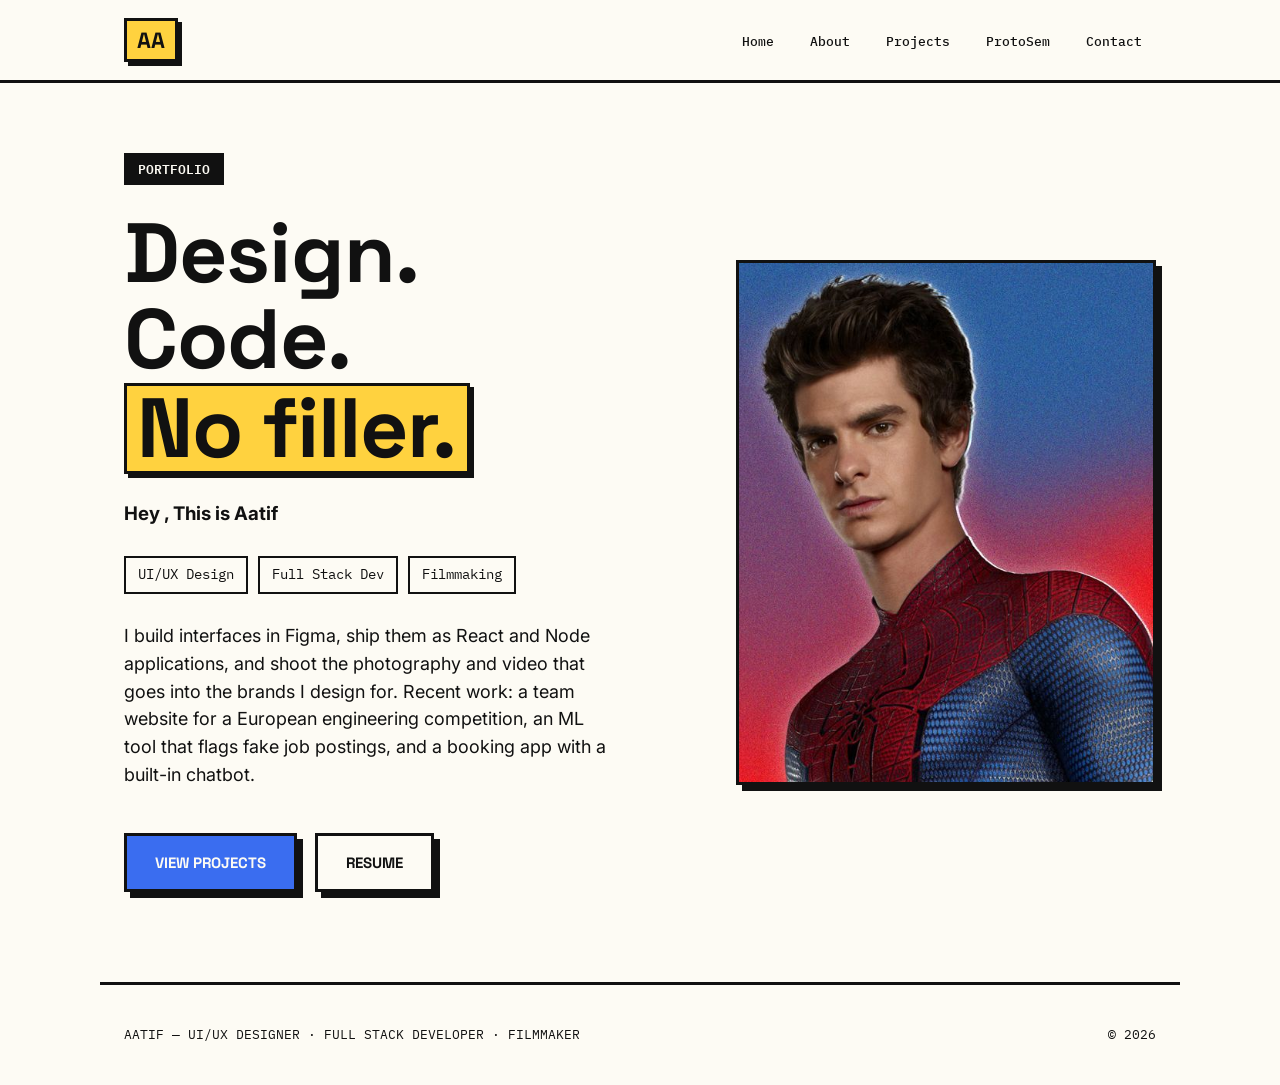
==== index.html @ 14334ba8 "AA" ====
<!DOCTYPE html>
<html lang="en">
<head>
<meta charset="UTF-8">
<meta name="viewport" content="width=device-width, initial-scale=1.0">
<title>Aatif — Design, Development, Film</title>
<meta name="description" content="Portfolio of Aatif — UI/UX designer, full stack developer, and filmmaker.">

<link rel="preconnect" href="https://fonts.googleapis.com">
<link rel="preconnect" href="https://fonts.gstatic.com" crossorigin>
<link href="https://fonts.googleapis.com/css2?family=Space+Grotesk:wght@500;700&family=IBM+Plex+Mono:wght@500;600&family=Inter:wght@400;500;600&display=swap" rel="stylesheet">

</head>
<body>
<link rel="stylesheet" href="style.css">
<nav>
  <div class="nav-inner">
    <div class="logo">AA</div>
    <button class="nav-toggle" id="navToggle" aria-label="Open menu" aria-expanded="false" aria-controls="navLinks">
      <span></span><span></span><span></span>
    </button>
    <ul id="navLinks">
      <li><a href="index.html">Home</a></li>
      <li><a href="about.html">About</a></li>
      <li><a href="experience.html">Projects</a></li>
      <li><a href="protosem.html">ProtoSem</a></li>
      <li><a href="contact.html">Contact</a></li>
    </ul>
  </div>
</nav>
<!-- ============ HERO ============ -->
<header class="hero" id="home">
  <div class="hero-content">
    <div class="eyebrow">PORTFOLIO</div>
    <h1>Design. Code.<br><mark>No filler.</mark></h1><br>

    <h3>Hey , This is Aatif </h3>
    <div class="roles">
      <span>UI/UX Design</span><span>Full Stack Dev</span><span>Filmmaking</span>
    </div>
    <p class="lede">
      I build interfaces in Figma, ship them as React and Node applications, and shoot
      the photography and video that goes into the brands I design for. Recent work: a
      team website for a European engineering competition, an ML tool that flags fake
      job postings, and a booking app with a built-in chatbot.
    </p>
    <div class="buttons">
      <a href="#projects" class="btn">VIEW PROJECTS</a>
      <a href="/Aatif-Resume.pdf" class="btn secondary" id="resumeBtn">RESUME</a>
    </div>
  </div>
  <div class="hero-image">
    <img src="Andrew.webp" alt="Aatif - Designer and Developer">
  </div>
</header>



<footer>
  <div>AATIF — UI/UX DESIGNER · FULL STACK DEVELOPER · FILMMAKER</div>
  <div>© 2026</div>
</footer>

<script src="script.js"></script>
</body>
</html>
---- style.css ----
:root{
  --bg:#fdfbf4;
  --ink:#111111;
  --yellow:#ffd23f;
  --blue:#3a6df0;
  --coral:#ff5e5b;
  --border:3px solid var(--ink);
  --shadow:6px 6px 0 var(--ink);
  --shadow-sm:4px 4px 0 var(--ink);
  --display:'Space Grotesk',sans-serif;
  --mono:'IBM Plex Mono',monospace;
  --body:'Inter',sans-serif;
}

*{ margin:0; padding:0; box-sizing:border-box; }
html{ scroll-behavior:smooth; }
body{
  background:var(--bg);
  color:var(--ink);
  font-family:var(--body);
  line-height:1.55;
  overflow-x:hidden;
}

@media (prefers-reduced-motion: reduce){
  *{ animation-duration:.001ms !important; transition-duration:.001ms !important; scroll-behavior:auto !important; }
}

a{ color:inherit; }
:focus-visible{ outline:3px solid var(--blue); outline-offset:2px; }

.wrap{ max-width:1080px; margin:0 auto; padding:0 24px; }

/* ---------- Nav ---------- */
nav{
  position:sticky; top:0; z-index:100;
  background:var(--bg);
  border-bottom:var(--border);
}
.nav-inner{
  max-width:1080px; margin:0 auto; padding:18px 24px;
  display:flex; justify-content:space-between; align-items:center;
}
.logo{
  font-family:var(--display); font-size:22px; font-weight:700;
  background:var(--yellow); border:var(--border); padding:2px 10px;
  box-shadow:var(--shadow-sm);
}
nav ul{ display:flex; list-style:none; gap:8px; }
nav a{
  text-decoration:none; color:var(--ink); font-family:var(--mono); font-size:13px; font-weight:500;
  padding:8px 12px; border:2px solid transparent;
  transition:border-color .15s, background .15s;
}
nav a:hover, nav a.active{ border-color:var(--ink); background:var(--yellow); }

/* Hamburger toggle button - hidden on desktop */
.nav-toggle{
  display:none; flex-direction:column; justify-content:center; gap:5px;
  width:44px; height:40px; border:var(--border); background:var(--bg);
  box-shadow:var(--shadow-sm); cursor:pointer; padding:0;
}
.nav-toggle span{
  display:block; height:3px; width:22px; margin:0 auto; background:var(--ink);
  transition:transform .2s ease, opacity .2s ease;
}
.nav-toggle.open span:nth-child(1){ transform:translateY(8px) rotate(45deg); }
.nav-toggle.open span:nth-child(2){ opacity:0; }
.nav-toggle.open span:nth-child(3){ transform:translateY(-8px) rotate(-45deg); }

@media(max-width:820px){
  .nav-toggle{ display:flex; }
  nav ul{
    display:flex; flex-direction:column; gap:0;
    position:absolute; top:100%; left:0; right:0;
    background:var(--bg); border-bottom:var(--border);
    max-height:0; overflow:hidden;
    transition:max-height .3s ease;
  }
  nav ul.open{ max-height:420px; }
  nav a{
    border:none; border-bottom:2px solid var(--ink);
    padding:16px 24px; width:100%;
  }
  nav a:hover, nav a.active{ background:var(--yellow); }
}

/* ---------- Hero ---------- */
.hero{
  max-width:1080px; margin:0 auto; padding:70px 24px 90px;
  display:flex; align-items:center; justify-content:space-between; gap:60px;
}
.hero-content {
  flex:1;
}
.hero-image {
  flex:1; display:flex; justify-content:flex-end;
}
.hero-image img {
  width: 100%; max-width: 420px; height: auto; aspect-ratio: 4/5; object-fit: cover;
  border: var(--border); box-shadow: var(--shadow);
}
@media(max-width:820px){
  .hero{ flex-direction:column; align-items:flex-start; gap:40px; }
  .hero-image{ justify-content:flex-start; width:100%; }
  .hero-image img{ max-width: 100%; aspect-ratio: auto; }
}

.eyebrow{
  display:inline-block; font-family:var(--mono); font-size:13px; font-weight:600;
  background:var(--ink); color:var(--bg); padding:6px 14px; margin-bottom:26px;
}
.hero h1{
  font-family:var(--display); font-weight:700;
  font-size:clamp(42px, 7.5vw, 84px);
  line-height:1.02; letter-spacing:-.01em;
}
.hero h1 mark{
  background:var(--yellow); color:var(--ink); padding:0 10px;
  box-shadow:var(--shadow-sm); border:var(--border);
  display:inline-block;
}
.hero .roles{
  margin-top:28px; font-family:var(--mono); font-size:14px; display:flex; flex-wrap:wrap; gap:10px;
}
.hero .roles span{
  border:2px solid var(--ink); padding:6px 12px; background:var(--bg);
}
.hero p.lede{
  max-width:600px; margin-top:28px; font-size:18px;
}

.buttons{ display:flex; gap:18px; margin-top:44px; flex-wrap:wrap; }
.btn{
  text-decoration:none; font-family:var(--display); font-weight:700; font-size:15px;
  padding:15px 28px; border:var(--border); background:var(--blue); color:var(--bg);
  box-shadow:var(--shadow); transition:transform .12s, box-shadow .12s;
}
.btn.secondary{ background:var(--bg); color:var(--ink); }
.btn:hover{ transform:translate(3px,3px); box-shadow:2px 2px 0 var(--ink); }
.btn:active{ transform:translate(6px,6px); box-shadow:0 0 0 var(--ink); }

/* ---------- Section shell ---------- */
section{ padding:90px 0; border-top:var(--border); }
.section-head{ margin-bottom:50px; display:flex; align-items:center; gap:16px; flex-wrap:wrap; }
.num{
  font-family:var(--mono); font-size:14px; font-weight:600;
  background:var(--ink); color:var(--bg); padding:5px 12px;
}
.section-head h2{
  font-family:var(--display); font-size:clamp(28px,4vw,42px); font-weight:700;
}
.section-head p{ color:var(--ink); margin-top:16px; max-width:60ch; flex-basis:100%; }

/* ---------- About ---------- */
.about-grid{ display:grid; grid-template-columns:1fr 1fr; gap:36px; }
.about p{ margin-bottom:18px; max-width:56ch; }
.about strong{ background:var(--yellow); padding:0 4px; }
.about-panel{
  border:var(--border); background:var(--bg); box-shadow:var(--shadow); padding:28px;
}
.about-row{
  display:flex; justify-content:space-between; gap:16px;
  padding:14px 0; border-bottom:2px dashed var(--ink); font-family:var(--mono); font-size:14px;
}
.about-row:last-child{ border-bottom:none; }
.about-row span:first-child{ font-weight:600; }

@media(max-width:800px){ .about-grid{ grid-template-columns:1fr; } }

/* ---------- Experience ---------- */
.exp-card{
  border:var(--border); background:var(--bg); box-shadow:var(--shadow);
  padding:28px; margin-bottom:28px;
}
.exp-card:last-child{ margin-bottom:0; }
.exp-top{ display:flex; justify-content:space-between; align-items:baseline; flex-wrap:wrap; gap:10px; }
.exp-card h3{ font-family:var(--display); font-size:24px; font-weight:700; }
.exp-when{ font-family:var(--mono); font-size:13px; }
.exp-role{
  display:inline-block; margin:10px 0 14px; font-family:var(--mono); font-size:12.5px;
  background:var(--coral); color:var(--ink); padding:4px 10px; border:2px solid var(--ink);
}
.exp-card p{ max-width:56ch; }
.tech-stack{ display:flex; flex-wrap:wrap; gap:8px; margin-top:16px; }
.tech-stack span{
  font-family:var(--mono); font-size:12px; border:2px solid var(--ink); padding:4px 10px;
}

/* ---------- Projects ---------- */
.project-grid{ display:grid; grid-template-columns:repeat(auto-fit,minmax(300px,1fr)); gap:28px; }
.project-card{
  border:var(--border); background:var(--bg); box-shadow:var(--shadow);
  display:flex; flex-direction:column; transition:transform .15s, box-shadow .15s;
}
.project-card:hover{ transform:translate(-3px,-3px); box-shadow:9px 9px 0 var(--ink); }
.project-top{
  display:flex; justify-content:space-between; align-items:center;
  padding:16px 22px; border-bottom:var(--border);
  font-family:var(--mono); font-size:12.5px; background:var(--yellow);
}
.project-content{ padding:24px 22px; flex:1; display:flex; flex-direction:column; }
.project-content h3{ font-family:var(--display); font-size:22px; font-weight:700; margin-bottom:12px; }
.project-content p.desc{ margin-bottom:16px; }
.feature-list{ margin:0 0 18px 18px; font-size:14px; }
.feature-list li{ margin-bottom:6px; }
.tag-row{ display:flex; flex-wrap:wrap; gap:8px; margin-top:auto; }
.tag-row span{ font-family:var(--mono); font-size:11.5px; border:2px solid var(--ink); padding:3px 9px; }

/* ---------- Skills ---------- */
.skills-grid{ display:grid; grid-template-columns:repeat(3,1fr); gap:24px; }
.skill-box{ border:var(--border); background:var(--bg); box-shadow:var(--shadow); padding:26px; }
.skill-box h3{ font-family:var(--display); font-size:19px; font-weight:700; margin-bottom:20px; }
.skill{ margin-bottom:18px; }
.skill:last-child{ margin-bottom:0; }
.skill .label{ display:flex; justify-content:space-between; font-family:var(--mono); font-size:12.5px; margin-bottom:8px; }
.bar{ height:12px; border:2px solid var(--ink); background:var(--bg); }
.fill{ height:100%; background:var(--blue); width:0; transition:width .9s steps(10); }
.skill-box.in-view .fill{ width:var(--pct); }
.skill-box:nth-child(2) .fill{ background:var(--coral); }
.skill-box:nth-child(3) .fill{ background:var(--yellow); }

@media(max-width:800px){ .skills-grid{ grid-template-columns:1fr; } }

/* ---------- ProSem Expanding Card Deck ---------- */
.timeline{
  display:flex;
  flex-direction:column;
  gap:16px;
  max-width:760px;
  margin:0 auto;
}
.week{
  border:var(--border); background:var(--bg); box-shadow:var(--shadow-sm);
  padding:20px; 
  cursor:pointer;
  transition:transform .2s ease, box-shadow .2s ease;
  position:relative;
}
.week:hover{ transform:translate(-3px,-3px); box-shadow:8px 8px 0 var(--ink); }

.week-head{ 
  display:flex; justify-content:space-between; align-items:flex-start; 
  gap:12px; margin-bottom:8px; 
}
.week-head .n{
  font-family:var(--mono); font-size:12.5px; font-weight:600;
  background:var(--ink); color:var(--bg); padding:3px 9px; flex-shrink:0;
}
.week-head h3{ 
  font-family:var(--display); font-size:18px; font-weight:700; line-height:1.25; 
  display:flex; align-items:center; gap:10px;
}
.expand-icon {
  font-size:16px;
  transition:transform 0.3s ease;
}
.week.expanded .expand-icon {
  transform:rotate(180deg);
}
.week-content{ color:var(--ink); font-size:15px; }

/* The Expanding Drawer Magic */
.week-extra {
  display:grid;
  grid-template-rows:0fr;
  transition:grid-template-rows 0.35s ease-out;
}
.week.expanded .week-extra {
  grid-template-rows:1fr;
}
.week-extra-inner {
  overflow:hidden;
}
.week-extra-content {
  margin-top:20px;
  padding-top:20px;
  border-top:2px dashed var(--ink);
}
.week-extra-content h4 {
  font-family:var(--mono); font-size:13px; margin-bottom:12px; text-transform: uppercase;
}
.week-extra-content p {
  font-size:14px; margin-bottom:20px;
}
.card-images {
  display:grid;
  grid-template-columns:repeat(auto-fit, minmax(140px, 1fr));
  gap:12px;
}
/* Actual images injected via JS */
.card-images img {
  width: 100%;
  height: 140px;
  object-fit: cover;
  border: 2px solid var(--ink);
  background: var(--bg);
  box-shadow: 3px 3px 0 var(--ink);
  transition: transform 0.2s ease, box-shadow 0.2s ease;
}
.card-images img:hover {
  transform: translate(-2px, -2px);
  box-shadow: 5px 5px 0 var(--ink);
}

/* ---------- Contact ---------- */
.contact-grid{ display:grid; grid-template-columns:repeat(auto-fit,minmax(230px,1fr)); gap:20px; }
.contact-card{
  border:var(--border); background:var(--bg); box-shadow:var(--shadow); padding:26px;
}
.contact-card h3{ font-family:var(--mono); font-size:13px; font-weight:600; margin-bottom:10px; text-transform:uppercase; }
.contact-card a{ text-decoration:none; font-family:var(--display); font-size:17px; font-weight:700; }
.contact-card a:hover{ color:var(--blue); }
.contact-card p{ font-family:var(--display); font-size:17px; font-weight:700; }

footer{
  border-top:var(--border); padding:40px 24px; max-width:1080px; margin:0 auto;
  font-family:var(--mono); font-size:13px;
  display:flex; justify-content:space-between; flex-wrap:wrap; gap:12px;
}
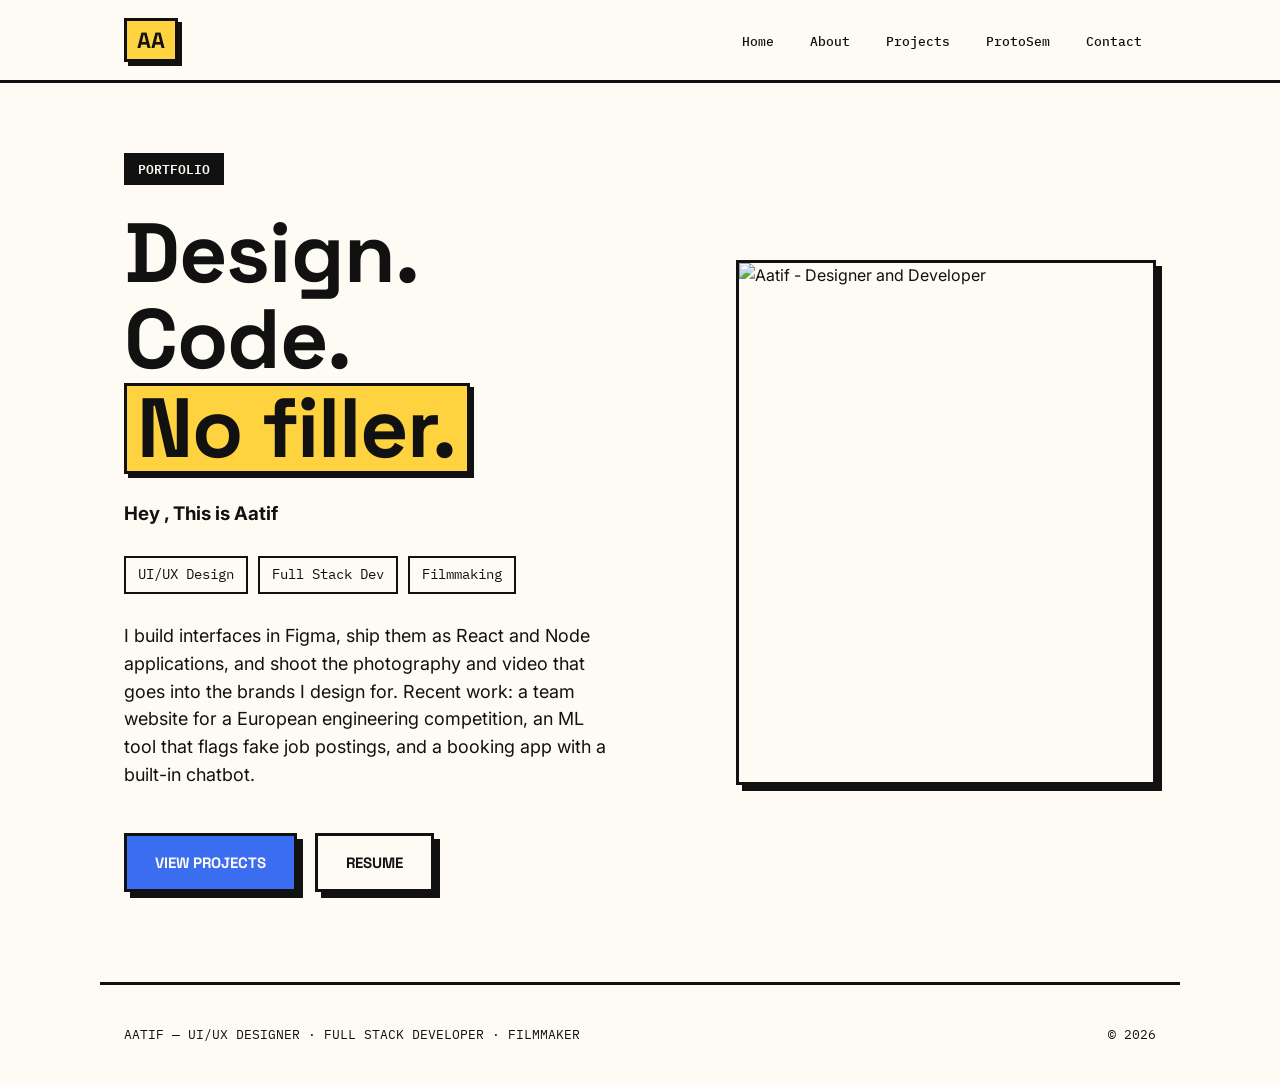
==== commit 8062fe08: "A" ====
--- a/index.html
+++ b/index.html
@@ -50,7 +50,7 @@
     </div>
   </div>
   <div class="hero-image">
-    <img src="Andrew.webp" alt="Aatif - Designer and Developer">
+    <img src=" " alt="Aatif - Designer and Developer">
   </div>
 </header>
 
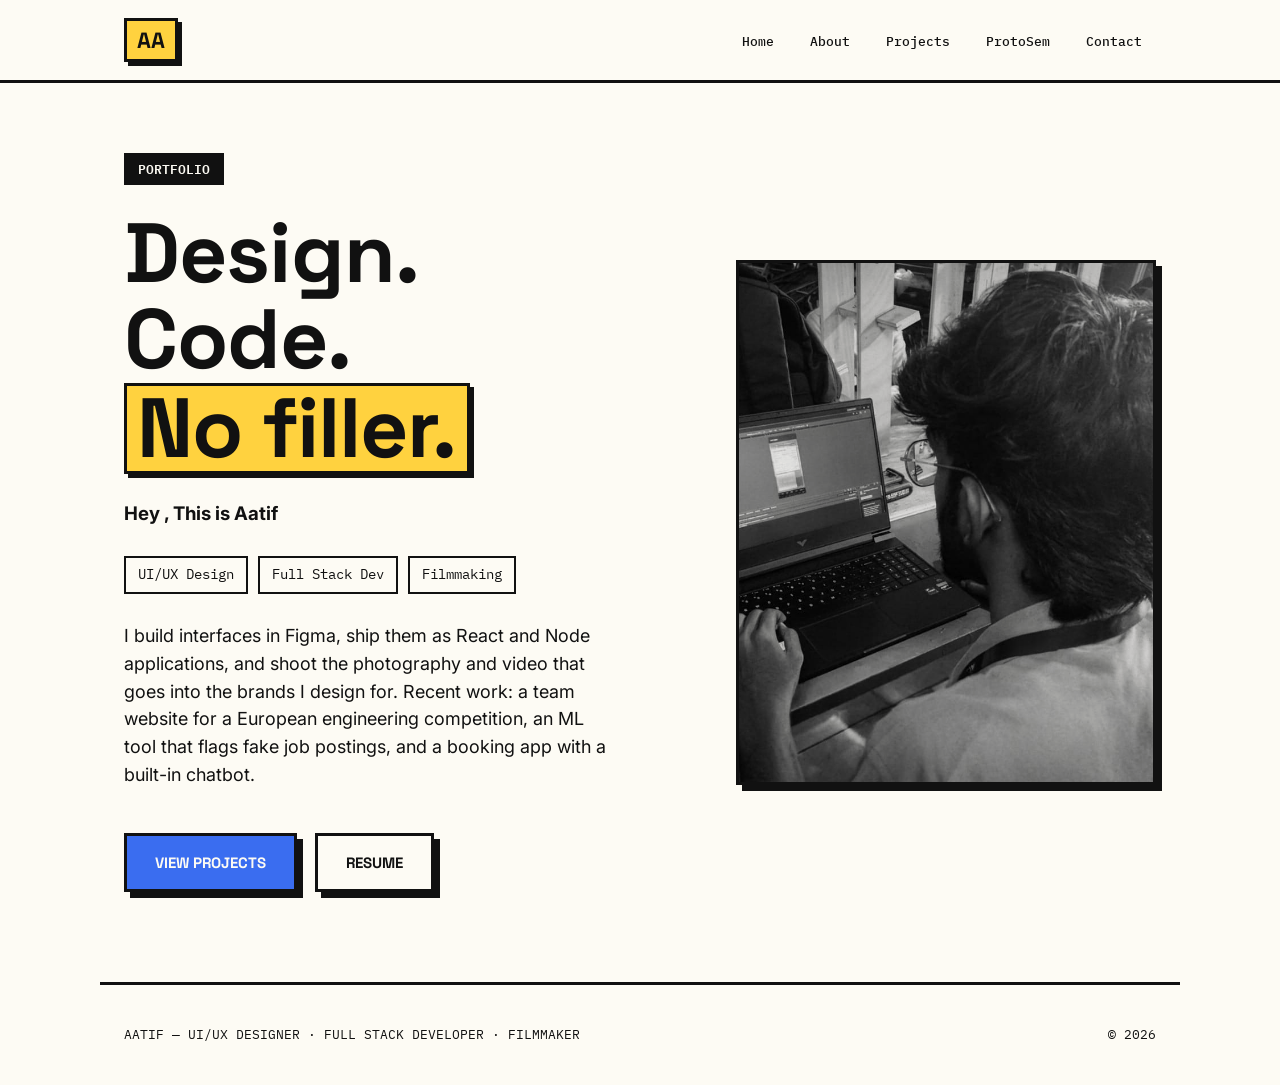
==== commit ad17992c: "updated week 2" ====
--- a/index.html
+++ b/index.html
@@ -50,7 +50,7 @@
     </div>
   </div>
   <div class="hero-image">
-    <img src=" " alt="Aatif - Designer and Developer">
+    <img src="spidy.png" alt="Aatif - Designer and Developer">
   </div>
 </header>
 
--- a/style.css
+++ b/style.css
@@ -318,4 +318,4 @@
   border-top:var(--border); padding:40px 24px; max-width:1080px; margin:0 auto;
   font-family:var(--mono); font-size:13px;
   display:flex; justify-content:space-between; flex-wrap:wrap; gap:12px;
-}+}
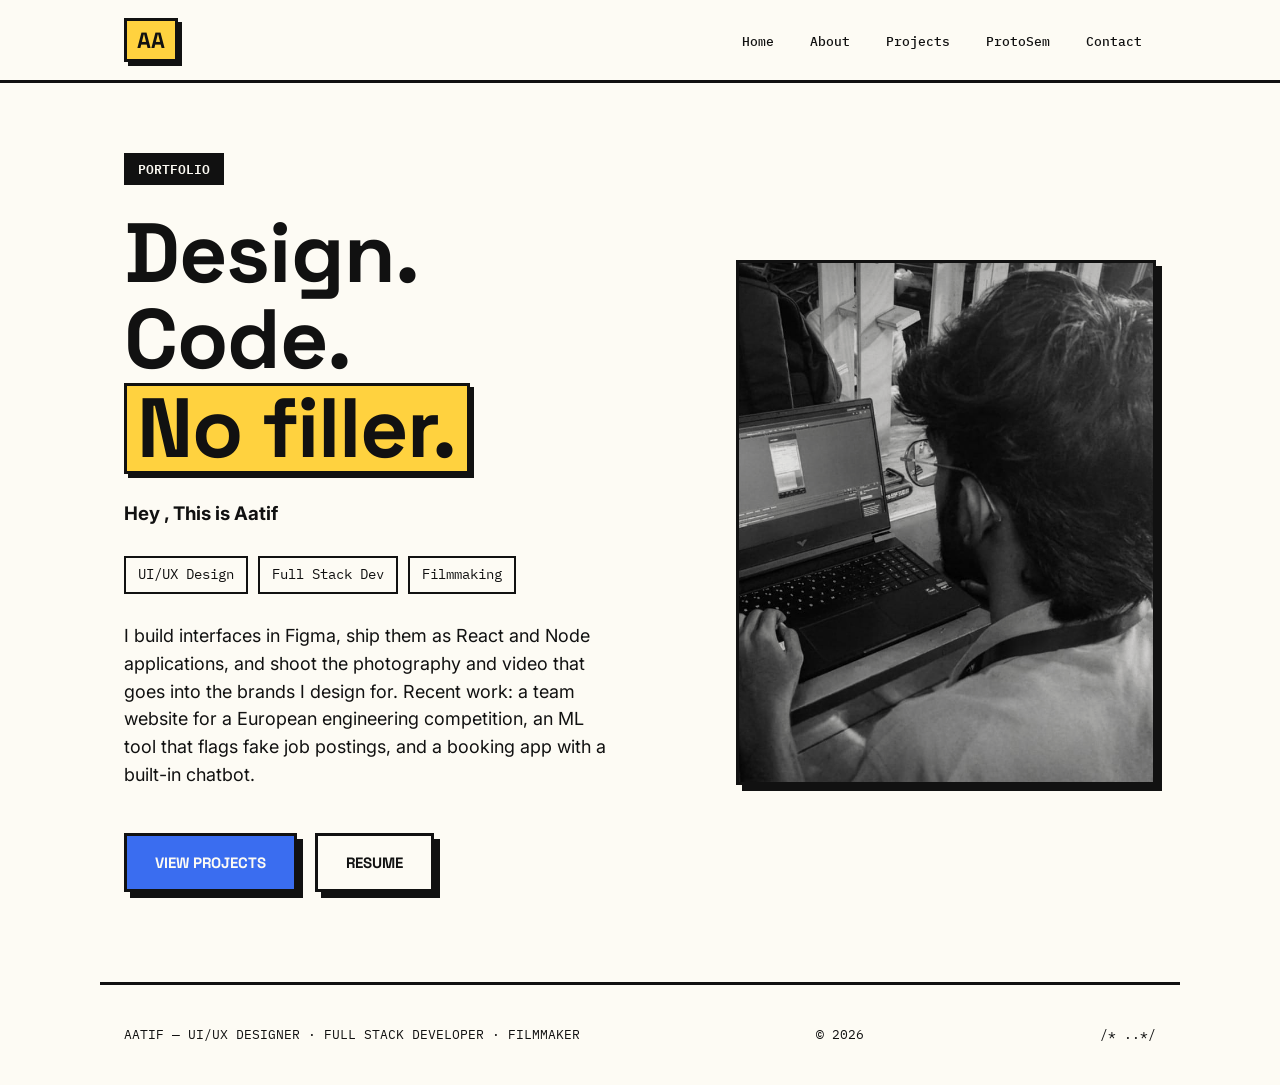
==== commit 73ad2ce8: "hi" ====
--- a/index.html
+++ b/index.html
@@ -59,8 +59,9 @@
 <footer>
   <div>AATIF — UI/UX DESIGNER · FULL STACK DEVELOPER · FILMMAKER</div>
   <div>© 2026</div>
+  /* ..*/
 </footer>
 
-<script src="script.js"></script>
+<script src="script.js"></script> 
 </body>
 </html>
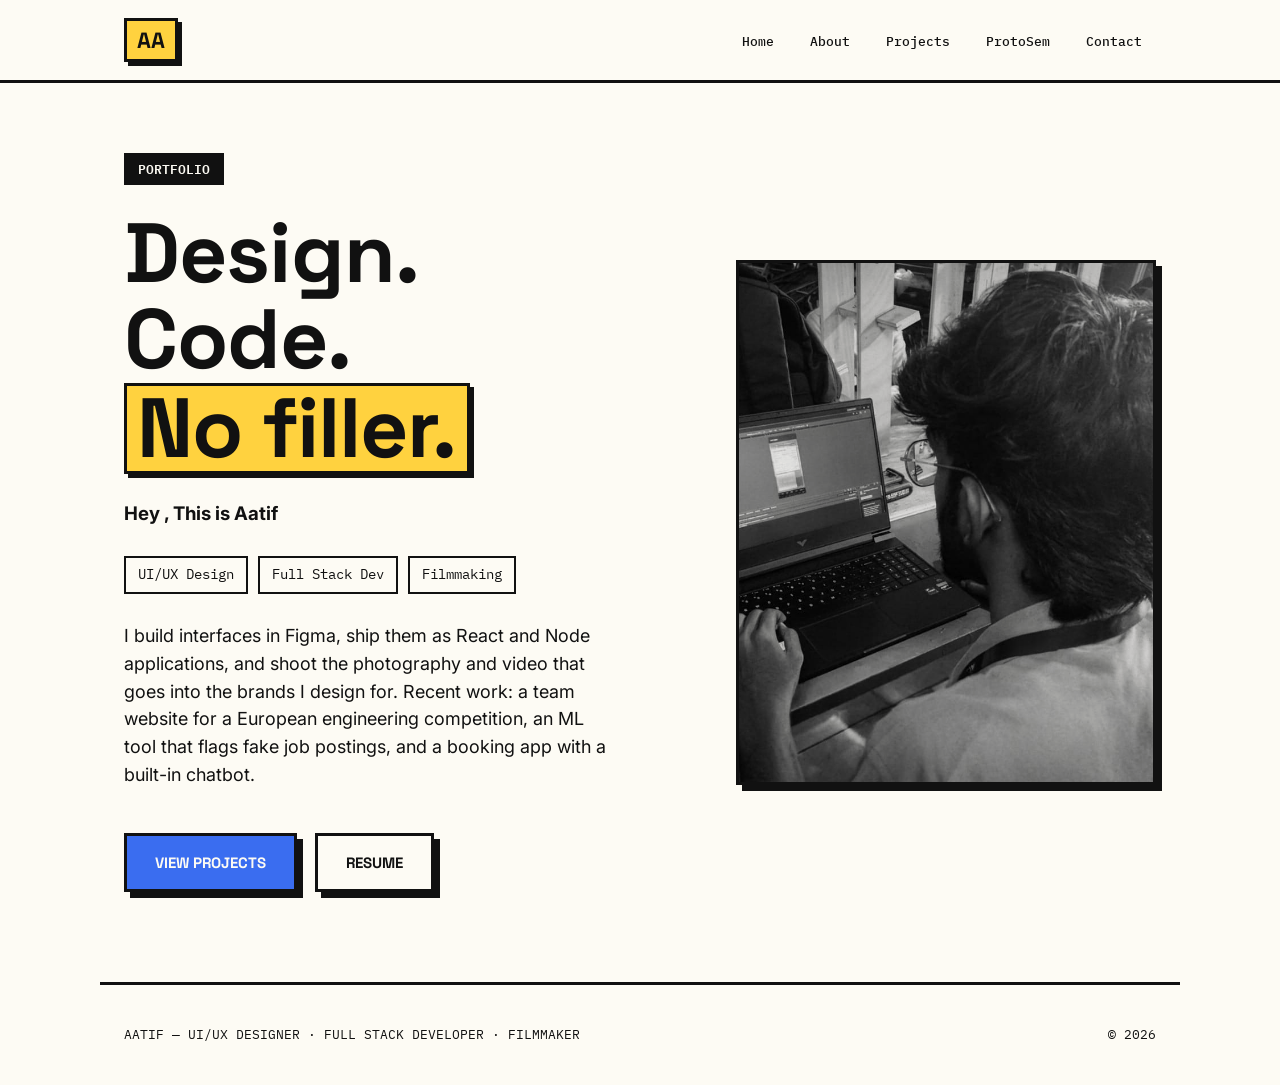
==== commit e71d7a56: "A" ====
--- a/index.html
+++ b/index.html
@@ -59,7 +59,7 @@
 <footer>
   <div>AATIF — UI/UX DESIGNER · FULL STACK DEVELOPER · FILMMAKER</div>
   <div>© 2026</div>
-  /* ..*/
+  
 </footer>
 
 <script src="script.js"></script> 
